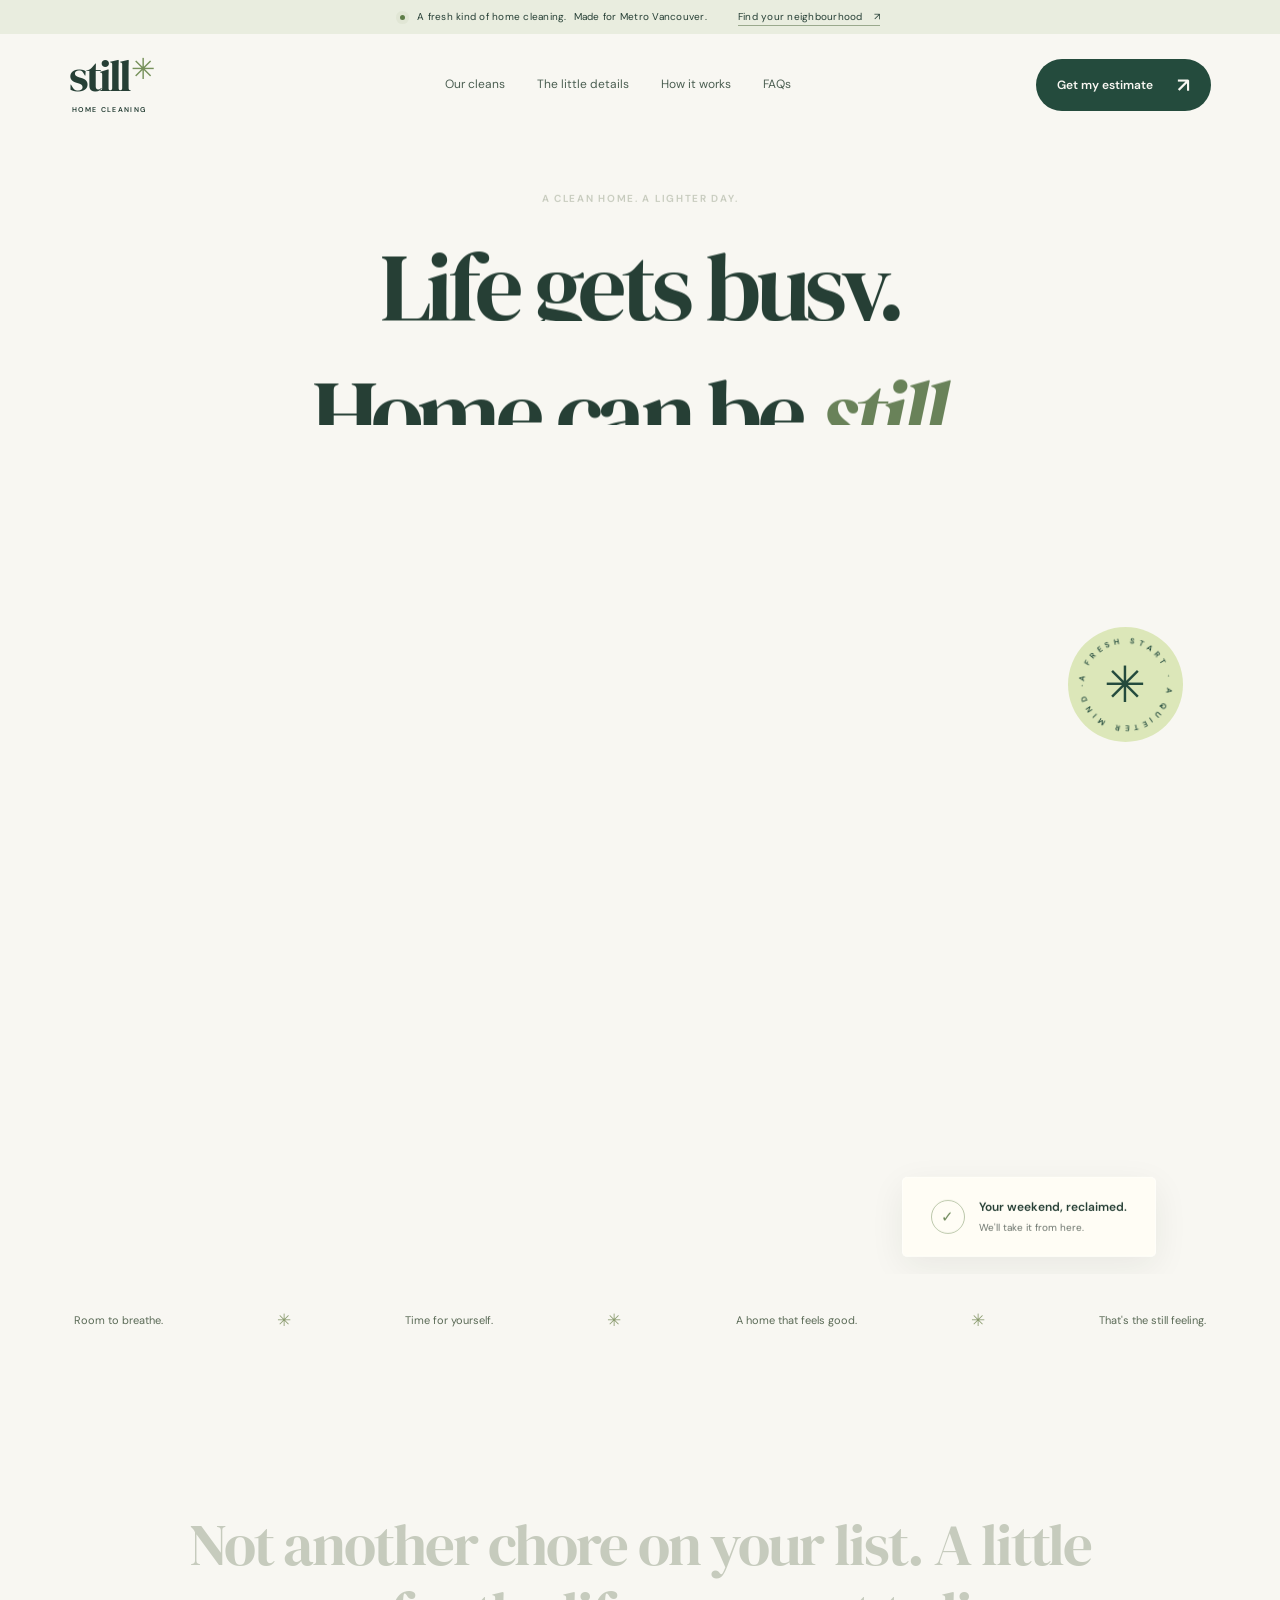
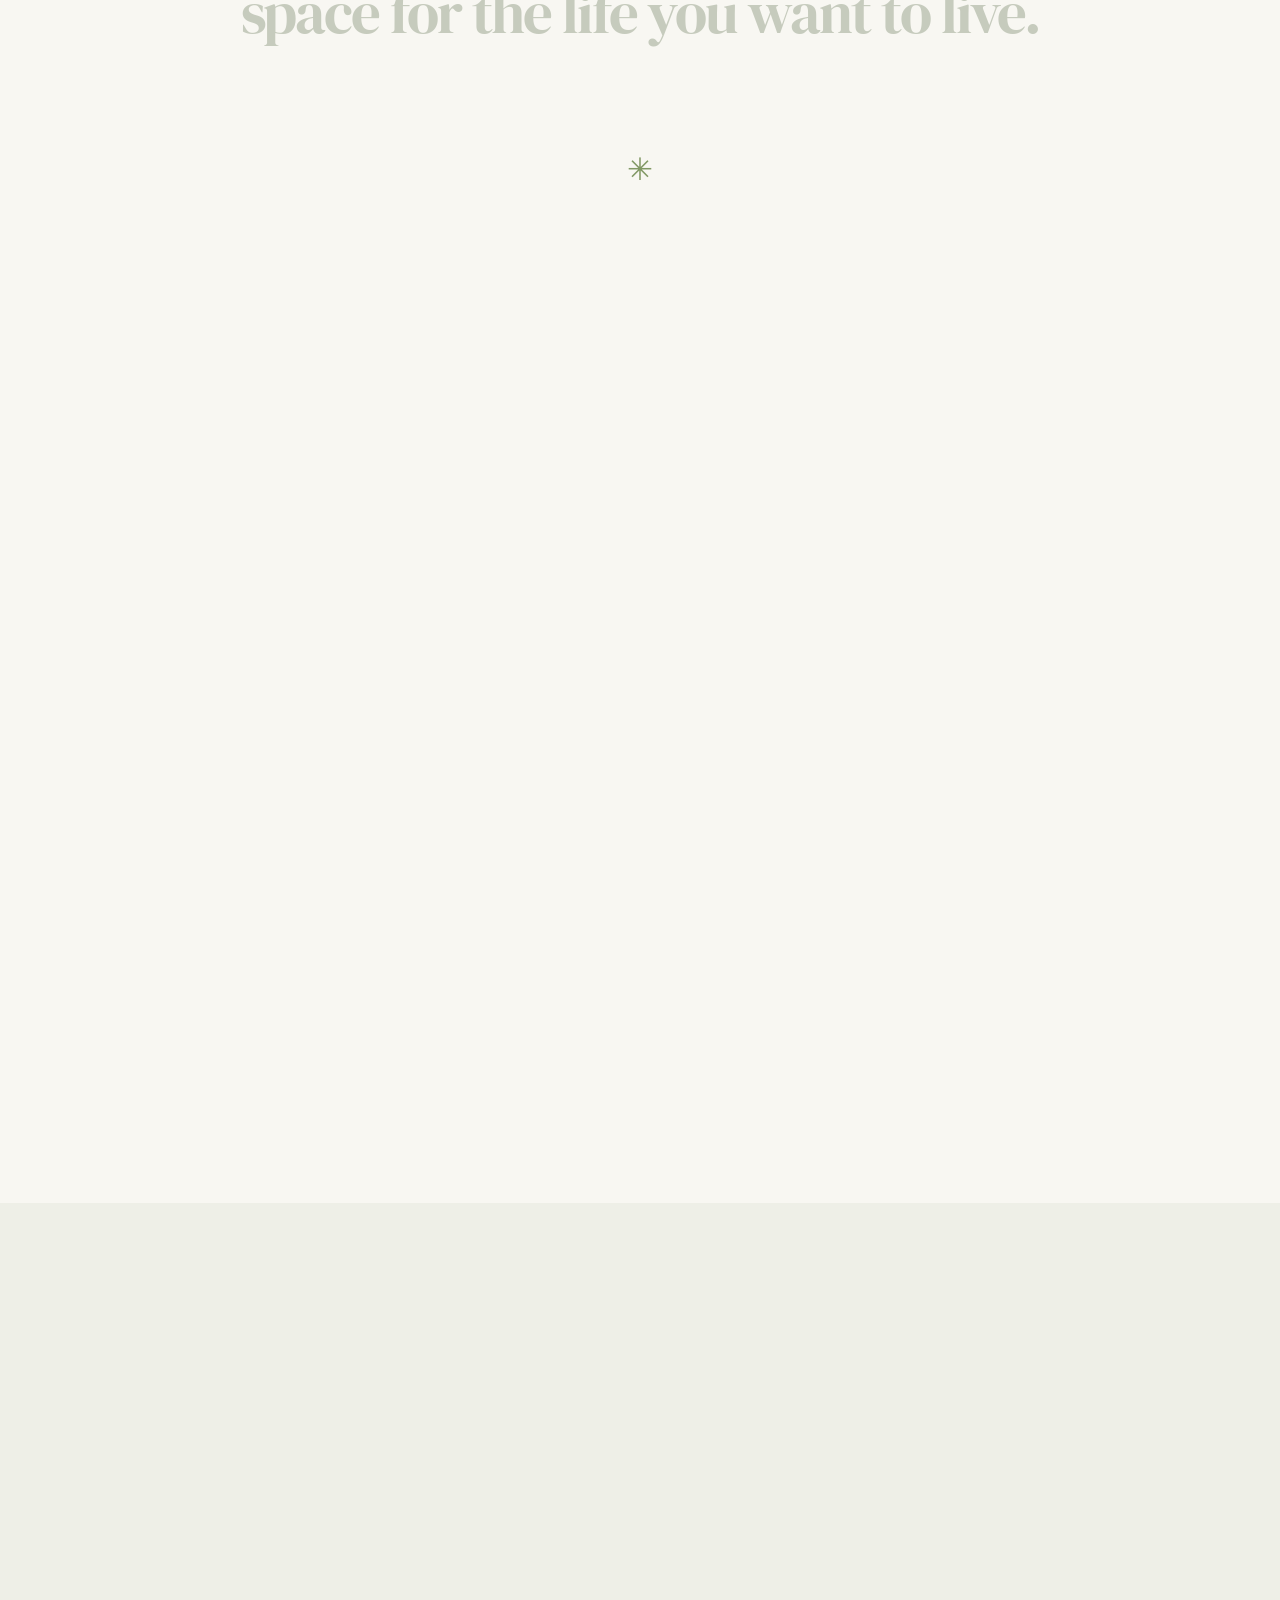
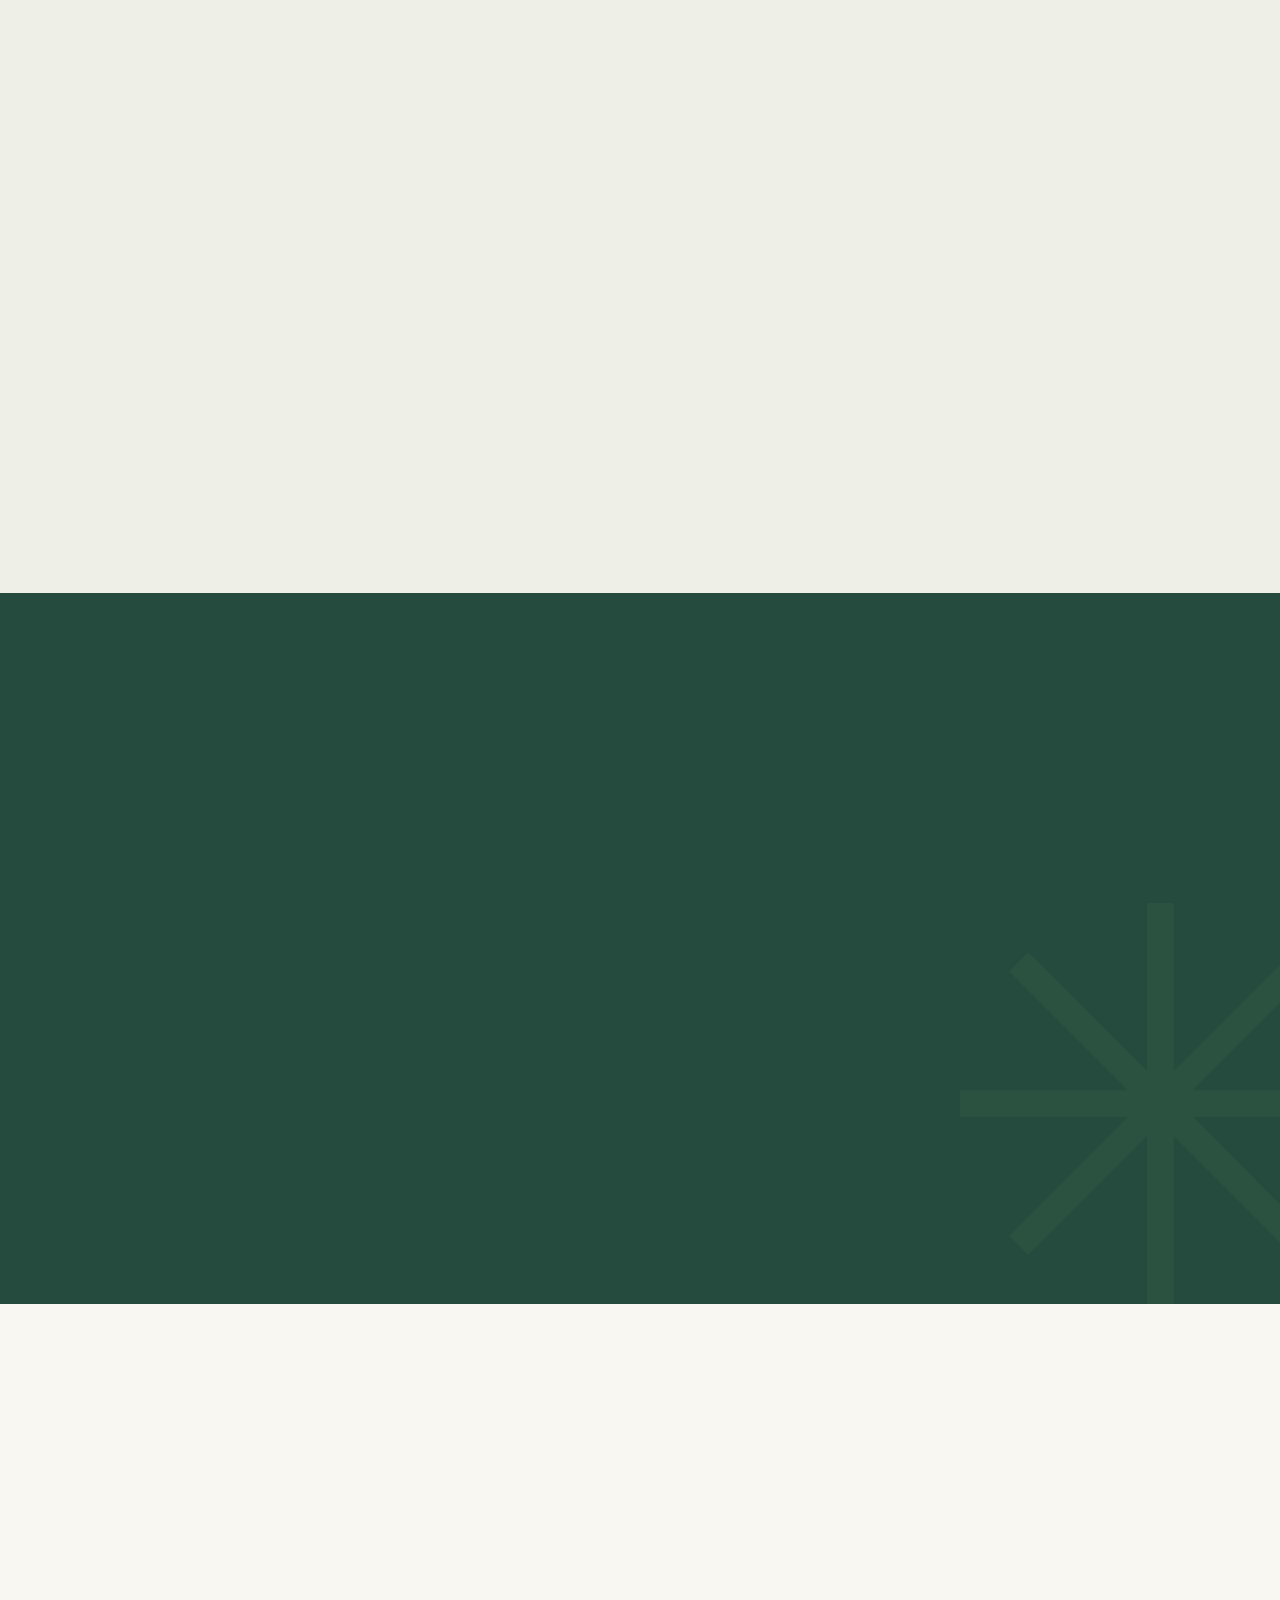
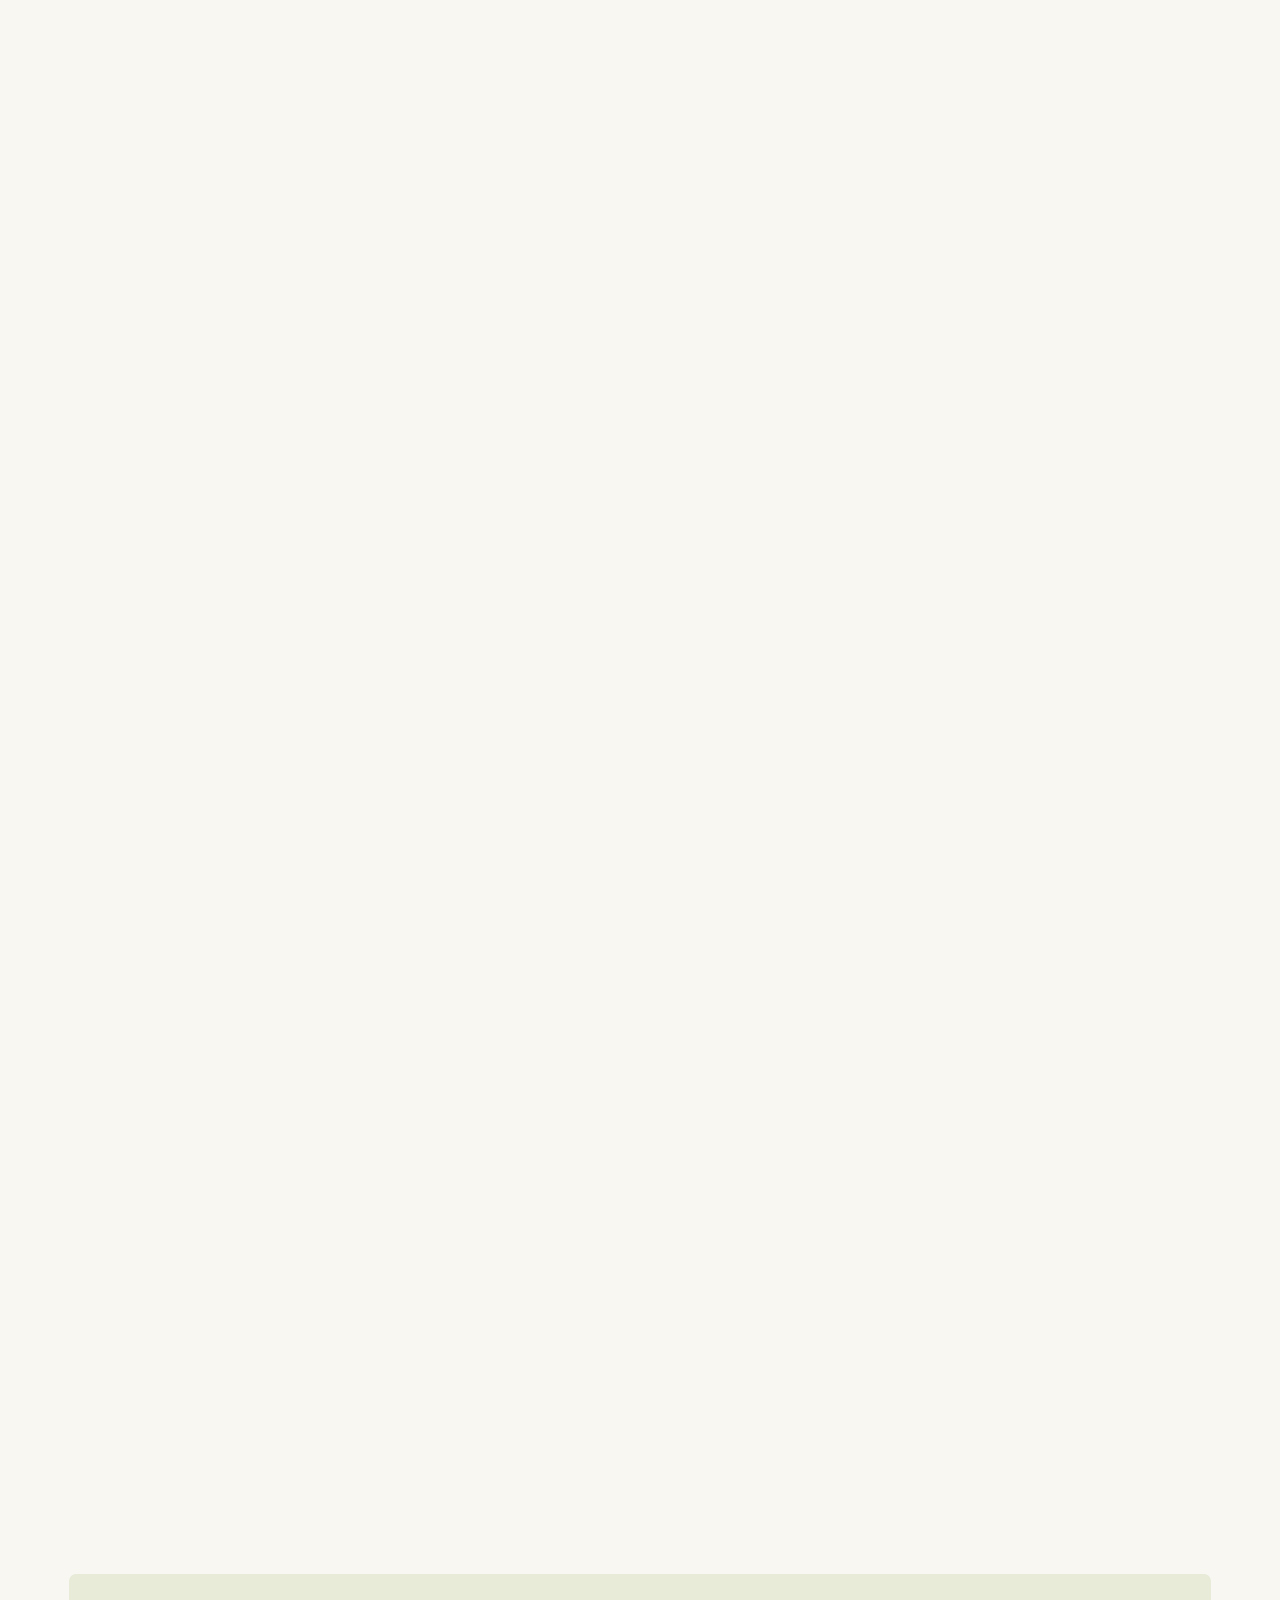
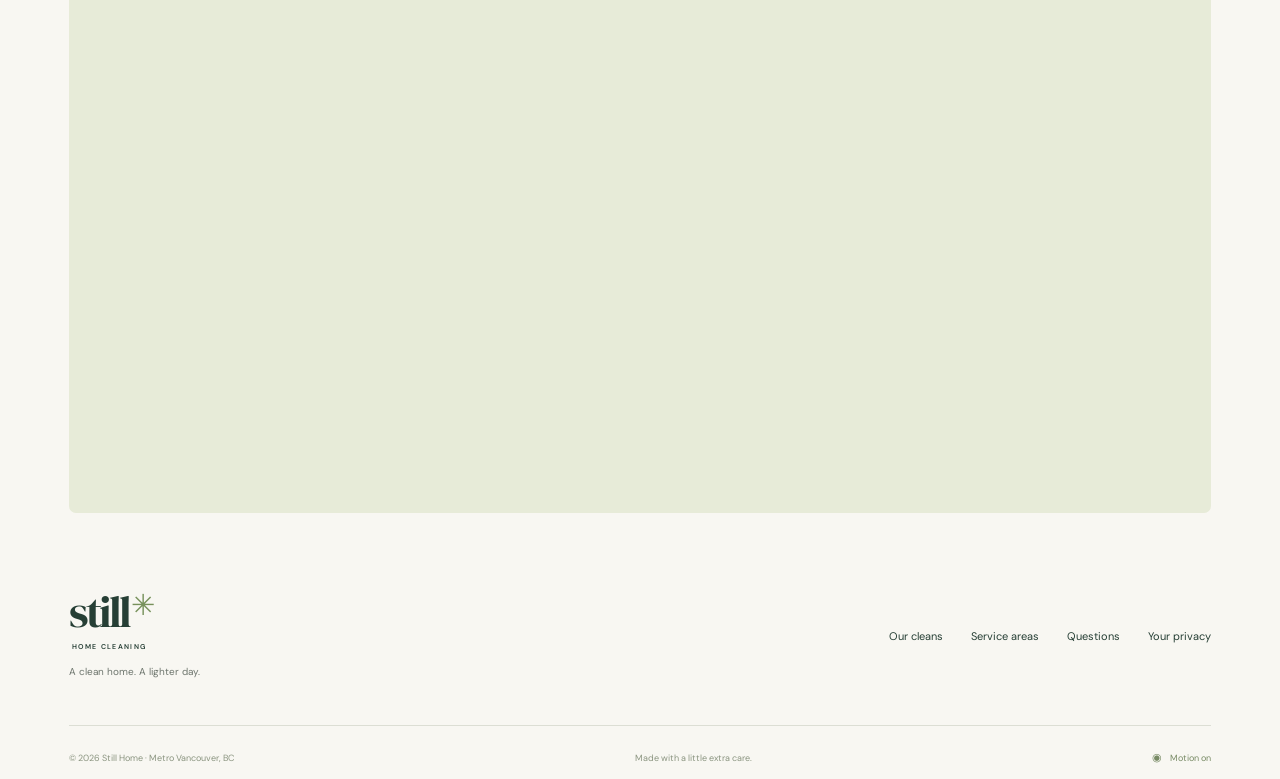
==== index.html @ 05379aea "Publish accessible Still Home preview" ====
<!doctype html>
<html lang="en">
<head><meta name="robots" content="noindex, nofollow">
  <meta charset="utf-8">
  <meta name="viewport" content="width=device-width, initial-scale=1">
  <meta http-equiv="refresh" content="0;url=stillhome/">
  <title>Still Home Cleaning</title>
</head>
<body>
  <p><a href="stillhome/">Visit Still Home Cleaning</a></p>
</body>
</html>
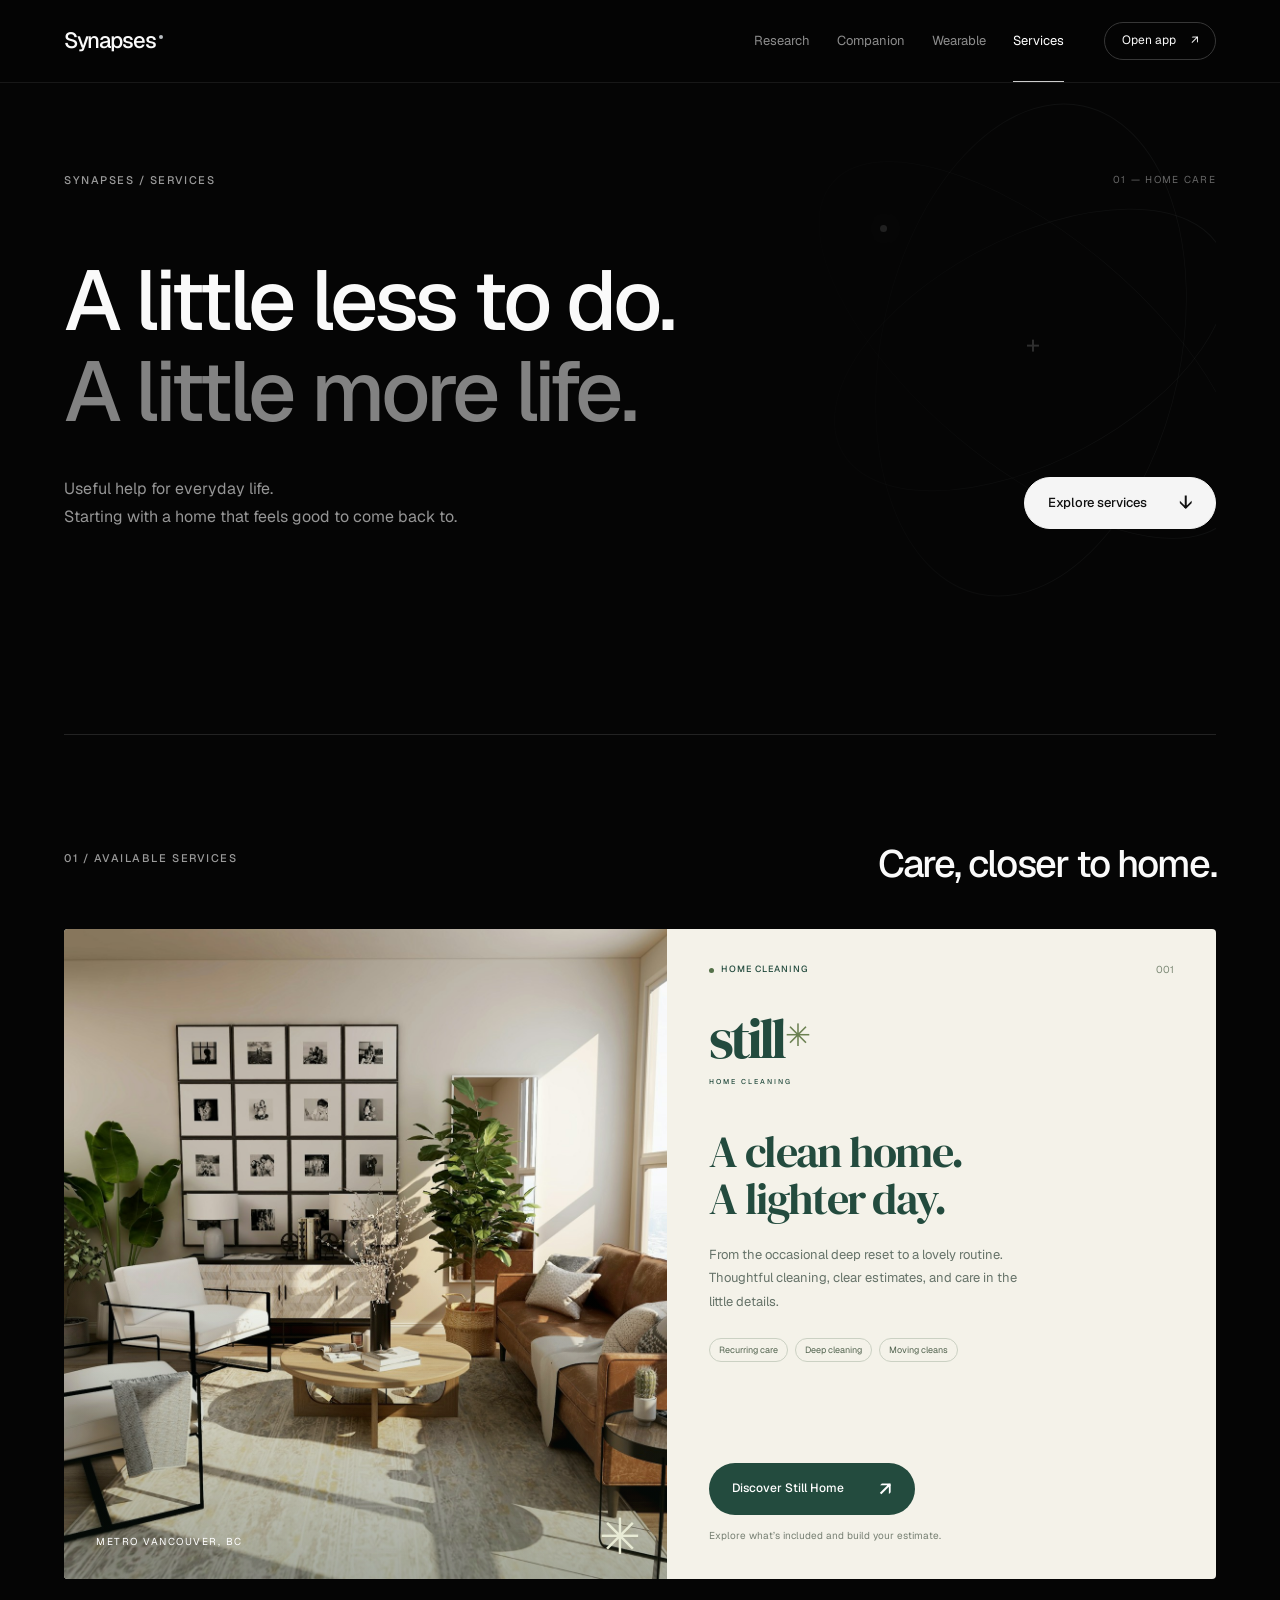
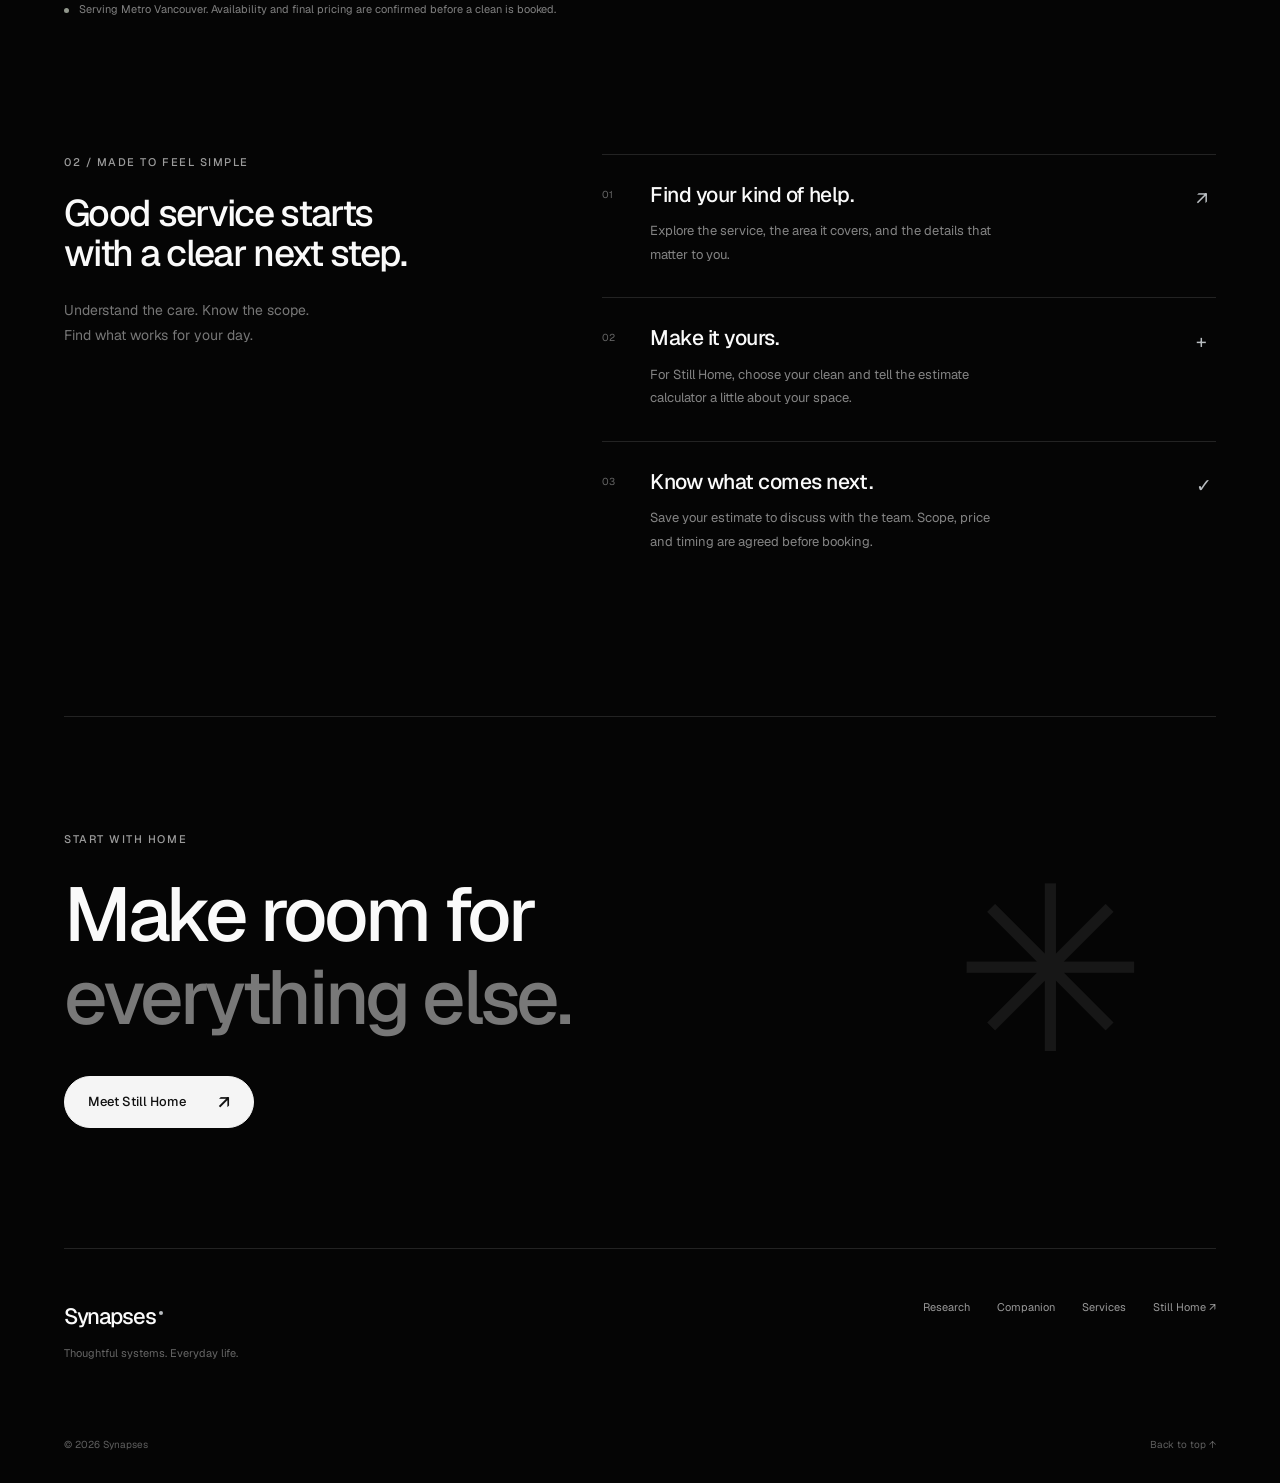
==== commit 161c7642: "Preview Synapses Services homepage and Still Home navigation" ====
--- a/index.html
+++ b/index.html
@@ -1,13 +1,56 @@
 <!doctype html>
-<html lang="en">
-<head><meta name="robots" content="noindex, nofollow">
+<html lang="en-CA">
+<head>
+  <meta name="robots" content="noindex, nofollow">
   <meta charset="utf-8">
   <meta name="viewport" content="width=device-width, initial-scale=1">
-  <meta http-equiv="refresh" content="0;url=stillhome/">
-  <title>Still Home Cleaning</title>
+  <meta name="theme-color" content="#050505">
+  <meta name="description" content="Explore Synapses Services. Discover Still Home, thoughtfully coordinated home cleaning for Metro Vancouver.">
+  <title>Services — Synapses</title>
+  <link rel="icon" href="services-mark.svg" type="image/svg+xml">
+  <link rel="stylesheet" href="services.css">
+  <script src="services.js" defer></script>
 </head>
 <body>
-  <p><a href="stillhome/">Visit Still Home Cleaning</a></p>
+  <a class="skip" href="#main">Skip to content</a>
+  <header class="header">
+    <div class="nav-inner">
+      <a class="wordmark" href="https://research.synapses.cloud/" aria-label="Synapses home">Synapses<span class="wordmark-dot" aria-hidden="true"></span></a>
+      <nav aria-label="Main navigation">
+        <a href="https://research.synapses.cloud/?view=research#research">Research</a>
+        <a href="https://research.synapses.cloud/?view=companion">Companion</a>
+        <a href="https://nexora.synapses.cloud/ava/pin/">Wearable</a>
+        <a href="./" aria-current="page">Services</a>
+      </nav>
+      <a class="app-link" href="https://synapses.cloud/">Open app <span aria-hidden="true">↗</span></a>
+    </div>
+  </header>
+  <main id="main">
+    <section class="hero shell" aria-labelledby="hero-title">
+      <div class="hero-top"><p class="eyebrow enter">SYNAPSES / SERVICES</p><span class="hero-index enter">01 — HOME CARE</span></div>
+      <div class="hero-art" aria-hidden="true"><div class="orbit orbit-one"></div><div class="orbit orbit-two"></div><div class="orbit orbit-three"></div><span class="orbital-point"></span><span class="orbit-center">+</span></div>
+      <h1 id="hero-title" class="enter">A little less to do.<br><span>A little more life.</span></h1>
+      <div class="hero-bottom enter"><p>Useful help for everyday life.<br>Starting with a home that feels good to come back to.</p><a class="pill" href="#services">Explore services <span aria-hidden="true">↓</span></a></div>
+      <div class="hero-line" aria-hidden="true"></div>
+    </section>
+    <section class="services shell" id="services" aria-labelledby="services-title">
+      <div class="section-heading reveal"><p class="eyebrow">01 / AVAILABLE SERVICES</p><h2 id="services-title">Care, closer to home.</h2></div>
+      <article class="service-feature reveal">
+        <div class="feature-image"><img src="stillhome/assets/living-room.jpg" width="1800" height="1350" alt="A calm, sunlit living room with green plants and warm natural materials" loading="lazy"><span class="image-label">METRO VANCOUVER, BC</span><span class="image-spark" aria-hidden="true">✳</span></div>
+        <div class="feature-copy"><div class="feature-top"><p class="category"><span></span> HOME CLEANING</p><span class="service-number">001</span></div><p class="still-logo" aria-label="Still Home">still<span aria-hidden="true">✳</span><small>HOME CLEANING</small></p><h3>A clean home.<br>A lighter day.</h3><p class="feature-description">From the occasional deep reset to a lovely routine. Thoughtful cleaning, clear estimates, and care in the little details.</p><ul class="service-tags" aria-label="Cleaning services"><li>Recurring care</li><li>Deep cleaning</li><li>Moving cleans</li></ul><a class="still-cta" href="stillhome/">Discover Still Home <span aria-hidden="true">↗</span></a><p class="feature-note">Explore what’s included and build your estimate.</p></div>
+      </article>
+      <div class="availability reveal"><span class="availability-dot"></span><p>Serving Metro Vancouver. Availability and final pricing are confirmed before a clean is booked.</p></div>
+    </section>
+    <section class="approach shell" aria-labelledby="approach-title">
+      <div class="approach-intro reveal"><p class="eyebrow">02 / MADE TO FEEL SIMPLE</p><h2 id="approach-title">Good service starts<br>with a clear next step.</h2><p>Understand the care. Know the scope.<br>Find what works for your day.</p></div>
+      <div class="steps">
+        <article class="step reveal"><span class="step-index">01</span><div><h3>Find your kind of help.</h3><p>Explore the service, the area it covers, and the details that matter to you.</p></div><span class="step-symbol" aria-hidden="true">↗</span></article>
+        <article class="step reveal"><span class="step-index">02</span><div><h3>Make it yours.</h3><p>For Still Home, choose your clean and tell the estimate calculator a little about your space.</p></div><span class="step-symbol" aria-hidden="true">+</span></article>
+        <article class="step reveal"><span class="step-index">03</span><div><h3>Know what comes next.</h3><p>Save your estimate to discuss with the team. Scope, price and timing are agreed before booking.</p></div><span class="step-symbol" aria-hidden="true">✓</span></article>
+      </div>
+    </section>
+    <section class="closing shell reveal" aria-labelledby="closing-title"><p class="eyebrow">START WITH HOME</p><h2 id="closing-title">Make room for<br><span>everything else.</span></h2><a class="pill" href="stillhome/">Meet Still Home <span aria-hidden="true">↗</span></a><span class="closing-cross" aria-hidden="true">✳</span></section>
+  </main>
+  <footer class="footer shell"><div><a class="wordmark" href="https://research.synapses.cloud/">Synapses<span class="wordmark-dot" aria-hidden="true"></span></a><p>Thoughtful systems. Everyday life.</p></div><nav aria-label="Footer navigation"><a href="https://research.synapses.cloud/">Research</a><a href="https://research.synapses.cloud/?view=companion">Companion</a><a href="./" aria-current="page">Services</a><a href="stillhome/">Still Home <span aria-hidden="true">↗</span></a></nav><div class="footer-bottom"><span>© <span id="year">2026</span> Synapses</span><a href="#main">Back to top ↑</a></div></footer>
 </body>
 </html>
-
--- a/services.css
+++ b/services.css
@@ -0,0 +1,9 @@
+@font-face{font-family:Geist;src:url('assets/geist-regular.ttf') format('truetype');font-weight:400;font-display:swap}
+@font-face{font-family:Geist;src:url('assets/geist-medium.ttf') format('truetype');font-weight:500 700;font-display:swap}
+@font-face{font-family:StillSerif;src:url('stillhome/assets/serif.ttf') format('truetype');font-weight:400;font-display:swap}
+:root{color-scheme:dark;--bg:#050505;--text:#fafafa;--muted:#8a8a8a;--line:rgba(255,255,255,.12);--ease:cubic-bezier(.22,1,.36,1)}
+*{box-sizing:border-box}html{scroll-behavior:smooth;scroll-padding-top:110px}body{margin:0;background:var(--bg);color:var(--text);font:400 16px/1.6 Geist,Arial,sans-serif;-webkit-font-smoothing:antialiased}::selection{background:#fafafa;color:#050505}a{color:inherit;text-decoration:none}button,a{-webkit-tap-highlight-color:transparent}a:focus-visible{outline:2px solid currentColor;outline-offset:7px}h1,h2,h3,p{margin:0}h1,h2,h3{font-weight:500;line-height:1.08;letter-spacing:-.045em}img{display:block;width:100%;height:100%;object-fit:cover}.shell{width:min(1152px,calc(100% - 64px));margin-inline:auto}.skip{position:fixed;left:20px;top:-70px;background:white;color:black;padding:12px 20px;z-index:99}.skip:focus{top:14px}.eyebrow{font-size:11px;letter-spacing:.14em;line-height:1.5;font-weight:500;color:#9b9b9b}.header{position:fixed;inset:0 0 auto;z-index:20;border-bottom:1px solid rgba(255,255,255,.08);background:rgba(5,5,5,.68);backdrop-filter:blur(20px) saturate(140%)}.nav-inner{min-height:82px;max-width:1216px;padding:0 32px;margin:auto;display:flex;align-items:center;gap:40px}.wordmark{display:inline-flex;align-items:center;gap:3px;font-size:22px;font-weight:500;letter-spacing:-1px}.wordmark-dot{width:4px;height:4px;display:block;background:#b9bdc1;border-radius:50%;align-self:flex-start;margin-top:12px}.nav-inner nav{display:flex;align-items:center;gap:27px;margin-left:auto;font-size:13px}.nav-inner nav a{color:#8d8d8d;transition:color .2s}.nav-inner nav a:hover,.nav-inner nav a[aria-current]{color:#fff}.nav-inner nav a[aria-current]{position:relative}.nav-inner nav a[aria-current]:after{content:'';position:absolute;left:0;right:0;height:1px;background:#ccc;bottom:-31px}.app-link{font-size:12px;border:1px solid #373737;border-radius:50px;padding:8px 17px;white-space:nowrap}.app-link span{margin-left:12px}.app-link:hover{background:#fff;color:#000}.hero{padding-top:172px;min-height:735px;position:relative;overflow:hidden}.hero-top{display:flex;align-items:center;justify-content:space-between;position:relative;z-index:1}.hero-index{font-size:10px;letter-spacing:.13em;color:#666}.hero h1{font-size:clamp(55px,6.6vw,86px);margin:66px 0 38px;position:relative;z-index:1;max-width:970px}.hero h1 span{color:#828282}.hero-bottom{display:flex;align-items:center;justify-content:space-between;gap:32px;position:relative;z-index:1;margin-bottom:90px}.hero-bottom p{font-size:16px;line-height:1.75;color:#959595}.pill{display:inline-flex;align-items:center;justify-content:space-between;gap:32px;white-space:nowrap;background:#f5f5f5;color:#111;border:1px solid #f5f5f5;padding:15px 23px;border-radius:100px;font-size:13px;font-weight:500;transition:background .2s,transform .3s var(--ease)}.pill span{font-size:19px;line-height:1}.pill:hover{background:#cfd1d1;transform:translateY(-3px)}.hero-line{position:absolute;left:0;bottom:0;width:100%;height:1px;background:var(--line);transform-origin:left;animation:line-in 1.3s var(--ease) both}.hero-art{position:absolute;right:-75px;top:90px;width:520px;height:520px;opacity:.35;pointer-events:none;mask-image:linear-gradient(90deg,transparent,#000 55%)}.orbit{position:absolute;inset:45px;border:1px solid rgba(220,230,235,.15);border-radius:50%;transform:rotate(-28deg) scaleY(.52)}.orbit-two{inset:0;transform:rotate(40deg) scaleY(.44)}.orbit-three{inset:10px;transform:rotate(102deg) scaleY(.6)}.orbit-center{position:absolute;left:49%;top:45%;color:#888;font-size:25px;font-weight:400}.orbital-point{position:absolute;width:7px;height:7px;border-radius:50%;top:26%;left:21%;background:#ccc;box-shadow:0 0 25px 7px #bbb3;animation:breathe 5s ease-in-out infinite}.services{padding-top:108px}.section-heading{display:flex;justify-content:space-between;gap:32px;align-items:flex-start;margin-bottom:45px}.section-heading h2{font-size:38px;max-width:480px}.section-heading .eyebrow{padding-top:7px}.service-feature{display:grid;grid-template-columns:1.1fr 1fr;background:#f4f2e9;border-radius:4px;overflow:hidden;color:#234b3e}.feature-image{min-height:650px;overflow:hidden;position:relative;background:#adab96}.feature-image img{position:absolute;inset:0;object-position:48% 50%;transition:transform 1s var(--ease)}.service-feature:hover .feature-image img{transform:scale(1.035)}.feature-image:after{content:'';position:absolute;inset:50% 0 0;background:linear-gradient(transparent,rgba(12,30,20,.35))}.image-label{position:absolute;bottom:29px;left:32px;z-index:1;font-size:10px;letter-spacing:.15em;color:#fff}.image-spark{position:absolute;right:26px;bottom:17px;z-index:1;font-size:50px;line-height:1;color:#e8ebd5}.feature-copy{padding:33px 42px 35px;display:flex;align-items:flex-start;flex-direction:column}.feature-top{display:flex;justify-content:space-between;align-items:center;width:100%;margin-bottom:38px}.category{font:500 9px/1.5 Geist,Arial,sans-serif;letter-spacing:.12em;display:flex;gap:7px;align-items:center}.category>span{width:5px;height:5px;border-radius:50%;background:#547149}.service-number{font-size:10px;color:#7d8a77}.still-logo{font:400 57px/.8 StillSerif,Georgia,serif;letter-spacing:-4px;margin-bottom:42px;position:relative}.still-logo>span{font-size:31px;position:relative;top:-12px;color:#6b8051;margin-left:2px}.still-logo small{font:500 7px/1.3 Geist,Arial,sans-serif;display:block;letter-spacing:2px;margin-top:15px}.feature-copy h3{font-family:StillSerif,Georgia,serif;font-size:44px;letter-spacing:-1.7px;line-height:1.08;font-weight:400;margin-bottom:20px}.feature-description{font-size:13px;line-height:1.8;color:#667369;max-width:330px}.service-tags{padding:0;margin:25px 0 32px;display:flex;gap:7px;flex-wrap:wrap;list-style:none}.service-tags li{font-size:9px;border:1px solid #cbd1c3;padding:4px 9px;border-radius:50px;color:#536450}.still-cta{display:flex;align-items:center;justify-content:space-between;gap:35px;font-size:12px;font-weight:500;border-radius:50px;background:#234b3e;color:#fff;padding:16px 23px;margin-top:auto;transition:background .2s,transform .3s var(--ease)}.still-cta span{font-size:20px;line-height:1}.still-cta:hover{background:#355f48;transform:translateY(-2px)}.feature-note{font-size:10px;color:#778073;margin-top:13px}.availability{display:flex;align-items:baseline;gap:10px;margin:22px 0 0;font-size:11px;color:#818181}.availability-dot{height:5px;width:5px;border-radius:50%;background:#91978c;flex-shrink:0}.approach{padding-top:135px;padding-bottom:132px;display:grid;grid-template-columns:.85fr 1.15fr;gap:85px;border-bottom:1px solid var(--line)}.approach-intro h2{font-size:37px;margin:24px 0}.approach-intro>p:last-child{font-size:14px;color:#777;line-height:1.8}.step{display:grid;grid-template-columns:32px 1fr 20px;gap:16px;border-top:1px solid var(--line);padding:29px 0 31px}.step-index{font-size:10px;color:#666;padding-top:3px}.step h3{font-size:21px;letter-spacing:-.025em;margin-bottom:13px}.step p{font-size:13px;line-height:1.8;color:#848484;max-width:360px}.step-symbol{font-size:19px;color:#b9bdc1}.closing{padding:114px 0 120px;position:relative;overflow:hidden}.closing h2{font-size:clamp(52px,6vw,76px);margin:26px 0 38px}.closing h2 span{color:#787878}.closing-cross{position:absolute;right:6%;top:26%;font-size:230px;font-weight:400;line-height:1;color:#171717;animation:slow-turn 60s linear infinite;z-index:-1}.footer{padding-top:50px;padding-bottom:30px;border-top:1px solid var(--line);display:grid;grid-template-columns:1fr 1fr;gap:40px}.footer>div>p{font-size:11px;color:#666;margin-top:10px}.footer nav{display:flex;align-items:flex-start;justify-content:flex-end;gap:27px;font-size:11px;color:#999;flex-wrap:wrap}.footer nav a:hover{color:#fff}.footer-bottom{grid-column:1/-1;display:flex;justify-content:space-between;margin-top:35px;font-size:10px;color:#5f5f5f}.footer-bottom a:hover{color:white}.enter{animation:appear 1.1s var(--ease) both}.hero-top .enter{animation-delay:80ms}.hero h1{animation-delay:160ms}.hero-bottom{animation-delay:260ms}.motion .reveal{opacity:0;transform:translateY(28px);filter:blur(6px);transition:opacity .85s var(--ease),transform .85s var(--ease),filter .85s var(--ease)}.motion .reveal.visible{opacity:1;transform:none;filter:none}.step:nth-child(2){transition-delay:70ms}.step:nth-child(3){transition-delay:140ms}@keyframes appear{from{opacity:0;transform:translateY(22px);filter:blur(5px)}to{opacity:1;transform:none;filter:none}}@keyframes line-in{from{transform:scaleX(0)}to{transform:scaleX(1)}}@keyframes breathe{50%{opacity:.5;box-shadow:0 0 35px 12px #bbb2}}@keyframes slow-turn{to{transform:rotate(360deg)}}
+@media(min-width:1500px){.hero{min-height:790px;padding-top:195px}.hero h1{margin-top:78px}}
+@media(max-width:900px){.nav-inner{gap:24px}.nav-inner nav{gap:20px}.hero{padding-top:155px;min-height:670px}.feature-copy{padding:29px}.feature-image{min-height:620px}.feature-copy h3{font-size:39px}.service-tags{gap:5px}.service-tags li{font-size:8px;padding:4px 7px}.approach{gap:45px}.approach-intro h2{font-size:31px}.section-heading h2{font-size:32px}.footer nav{gap:20px}}
+@media(max-width:640px){html{scroll-padding-top:135px}.shell{width:calc(100% - 40px)}.nav-inner{padding:15px 20px 0;display:grid;grid-template-columns:1fr auto;gap:11px 20px;min-height:106px}.wordmark{font-size:21px}.app-link{font-size:10px;padding:5px 13px}.nav-inner nav{grid-column:1/-1;grid-row:2;justify-content:space-between;width:100%;gap:22px;font-size:11px;min-height:37px;overflow-x:auto}.nav-inner nav a{white-space:nowrap}.nav-inner nav a[aria-current]:after{bottom:-12px}.hero{padding-top:160px;min-height:670px}.hero-index{font-size:8px}.eyebrow{font-size:9px}.hero h1{font-size:clamp(42px,9.4vw,59px);margin:64px 0 30px;line-height:1.12;letter-spacing:-.05em}.hero-bottom{align-items:flex-start;flex-direction:column;gap:27px;margin-bottom:72px}.hero-bottom p{font-size:13px}.pill{font-size:12px;padding:13px 20px}.hero-art{right:-260px;top:85px;opacity:.25}.services{padding-top:65px}.section-heading{display:block;margin-bottom:29px}.section-heading h2{font-size:31px;margin-top:19px}.service-feature{grid-template-columns:1fr}.feature-image{height:330px;min-height:0}.feature-image img{object-position:center 57%}.image-label{left:25px;bottom:22px;font-size:9px}.image-spark{font-size:42px;right:23px;bottom:16px}.feature-copy{padding:28px 28px 32px}.feature-top{margin-bottom:32px}.still-logo{margin-bottom:33px}.feature-copy h3{font-size:43px}.feature-description{font-size:13px;max-width:100%}.service-tags li{font-size:9px;padding:4px 9px}.still-cta{font-size:12px}.availability{font-size:10px;line-height:1.8;margin-top:18px;gap:9px}.approach{padding-top:82px;padding-bottom:76px;grid-template-columns:1fr;gap:40px}.approach-intro h2{font-size:33px;margin:20px 0}.approach-intro>p:last-child{font-size:13px}.step{padding:25px 0;gap:11px}.step h3{font-size:21px}.step p{font-size:12px}.closing{padding:78px 0 86px}.closing h2{font-size:49px}.closing-cross{font-size:160px;right:-60px;top:31%}.footer{padding-top:35px;gap:31px;grid-template-columns:1fr}.footer nav{justify-content:flex-start;gap:24px;font-size:11px}.footer-bottom{margin-top:10px;font-size:9px}}
+@media(prefers-reduced-motion:reduce){html{scroll-behavior:auto}*,*:before,*:after{animation:none!important;transition:none!important}.motion .reveal{opacity:1;transform:none;filter:none}.hero-line{transform:none}}
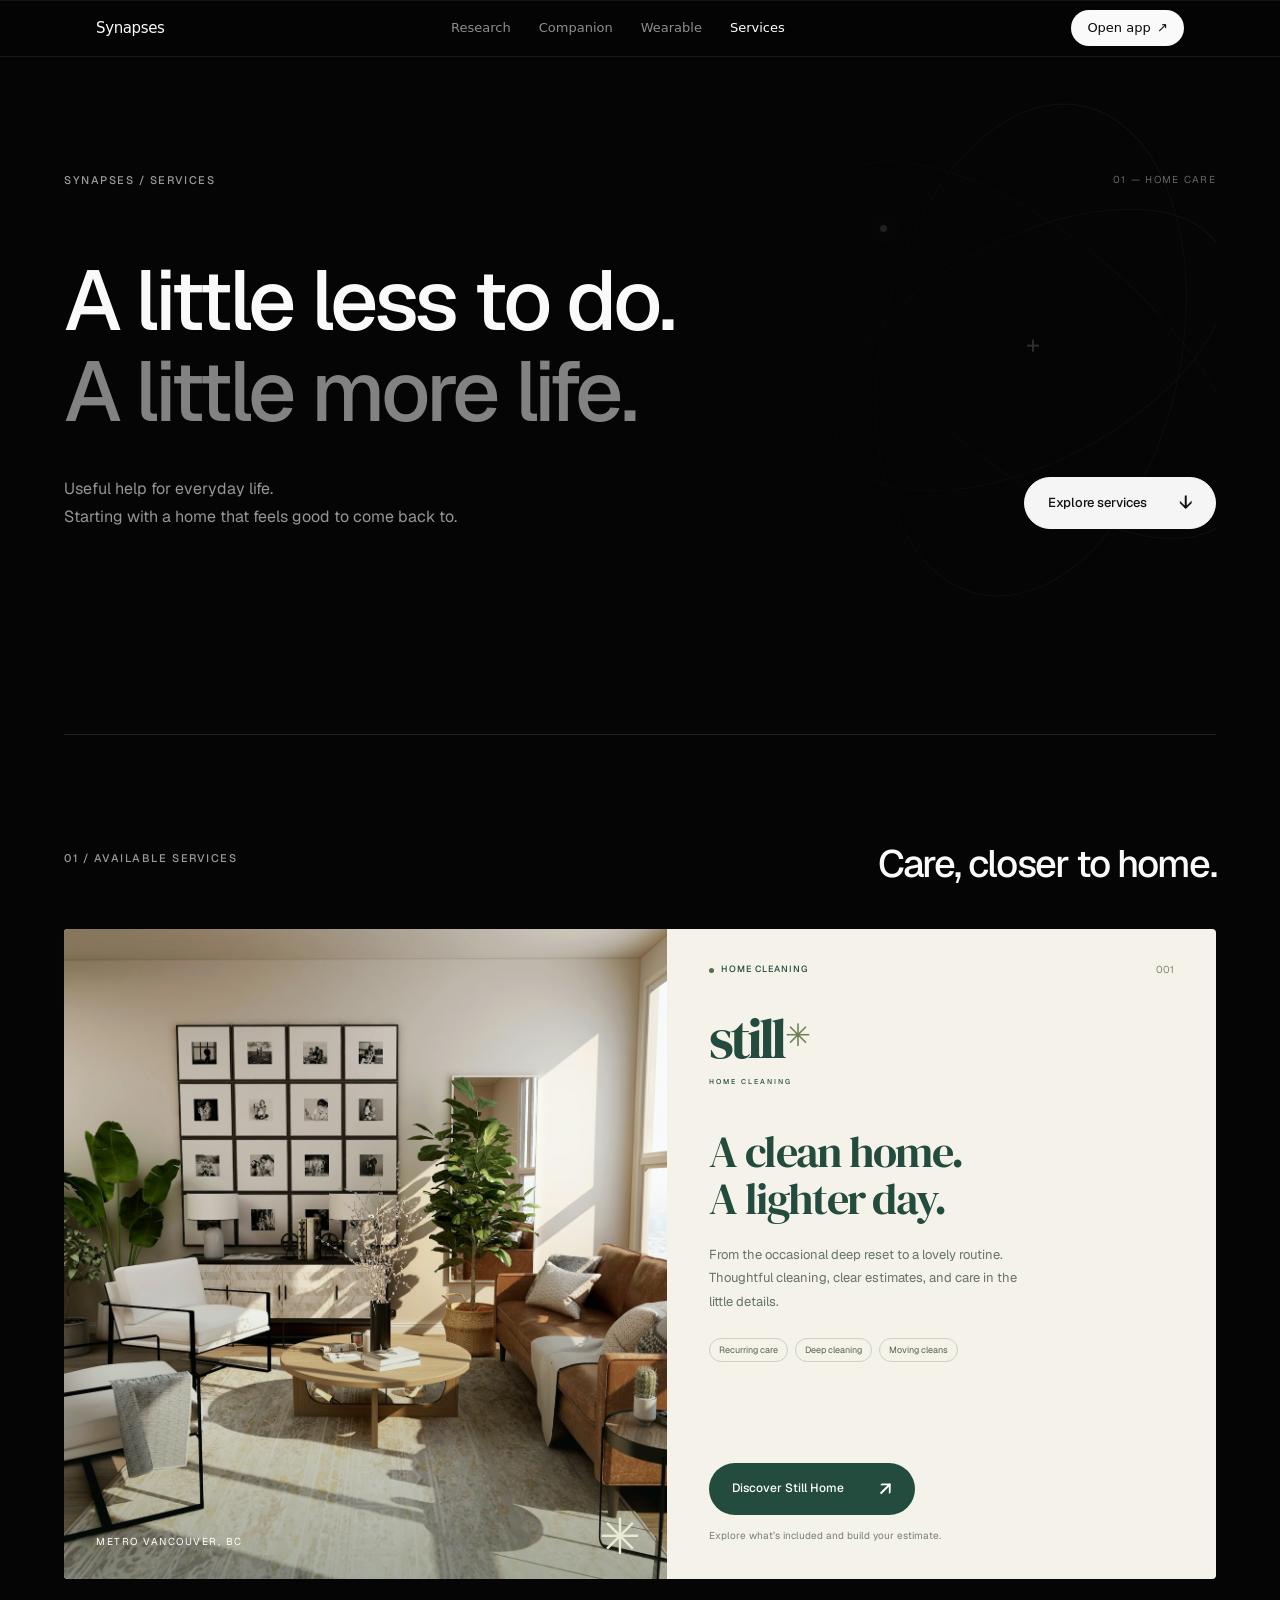
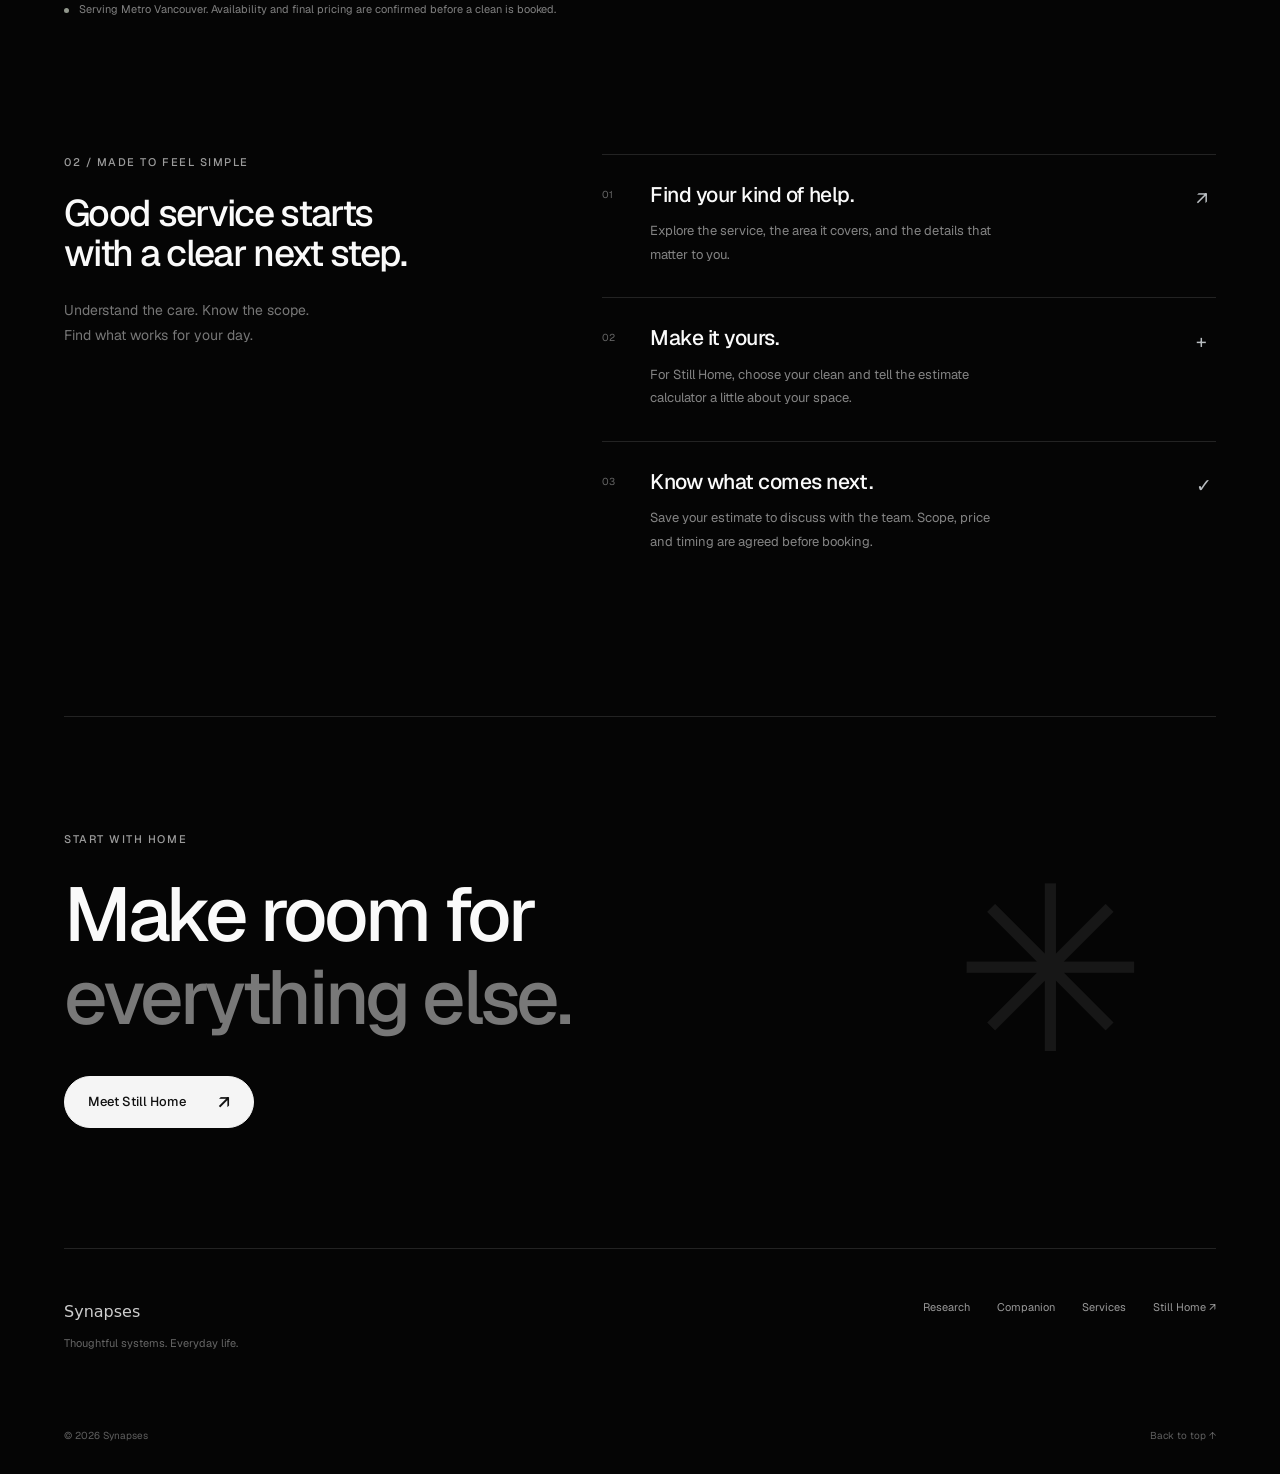
==== commit 04c1f537: "Preview shared Synapses navigation and Halloween cleaning offer" ====
--- a/index.html
+++ b/index.html
@@ -8,14 +8,14 @@
   <meta name="description" content="Explore Synapses Services. Discover Still Home, thoughtfully coordinated home cleaning for Metro Vancouver.">
   <title>Services — Synapses</title>
   <link rel="icon" href="services-mark.svg" type="image/svg+xml">
-  <link rel="stylesheet" href="services.css">
+  <link rel="stylesheet" href="services.css?v=20261020-brand">
   <script src="services.js" defer></script>
 </head>
 <body>
   <a class="skip" href="#main">Skip to content</a>
   <header class="header">
     <div class="nav-inner">
-      <a class="wordmark" href="https://research.synapses.cloud/" aria-label="Synapses home">Synapses<span class="wordmark-dot" aria-hidden="true"></span></a>
+      <a class="wordmark" href="https://research.synapses.cloud/" aria-label="Synapses home">Synapses</a>
       <nav aria-label="Main navigation">
         <a href="https://research.synapses.cloud/?view=research#research">Research</a>
         <a href="https://research.synapses.cloud/?view=companion">Companion</a>
@@ -51,6 +51,6 @@
     </section>
     <section class="closing shell reveal" aria-labelledby="closing-title"><p class="eyebrow">START WITH HOME</p><h2 id="closing-title">Make room for<br><span>everything else.</span></h2><a class="pill" href="stillhome/">Meet Still Home <span aria-hidden="true">↗</span></a><span class="closing-cross" aria-hidden="true">✳</span></section>
   </main>
-  <footer class="footer shell"><div><a class="wordmark" href="https://research.synapses.cloud/">Synapses<span class="wordmark-dot" aria-hidden="true"></span></a><p>Thoughtful systems. Everyday life.</p></div><nav aria-label="Footer navigation"><a href="https://research.synapses.cloud/">Research</a><a href="https://research.synapses.cloud/?view=companion">Companion</a><a href="./" aria-current="page">Services</a><a href="stillhome/">Still Home <span aria-hidden="true">↗</span></a></nav><div class="footer-bottom"><span>© <span id="year">2026</span> Synapses</span><a href="#main">Back to top ↑</a></div></footer>
+  <footer class="footer shell"><div><a class="wordmark" href="https://research.synapses.cloud/">Synapses</a><p>Thoughtful systems. Everyday life.</p></div><nav aria-label="Footer navigation"><a href="https://research.synapses.cloud/">Research</a><a href="https://research.synapses.cloud/?view=companion">Companion</a><a href="./" aria-current="page">Services</a><a href="stillhome/">Still Home <span aria-hidden="true">↗</span></a></nav><div class="footer-bottom"><span>© <span id="year">2026</span> Synapses</span><a href="#main">Back to top ↑</a></div></footer>
 </body>
 </html>
--- a/services.css
+++ b/services.css
@@ -7,3 +7,13 @@
 @media(max-width:900px){.nav-inner{gap:24px}.nav-inner nav{gap:20px}.hero{padding-top:155px;min-height:670px}.feature-copy{padding:29px}.feature-image{min-height:620px}.feature-copy h3{font-size:39px}.service-tags{gap:5px}.service-tags li{font-size:8px;padding:4px 7px}.approach{gap:45px}.approach-intro h2{font-size:31px}.section-heading h2{font-size:32px}.footer nav{gap:20px}}
 @media(max-width:640px){html{scroll-padding-top:135px}.shell{width:calc(100% - 40px)}.nav-inner{padding:15px 20px 0;display:grid;grid-template-columns:1fr auto;gap:11px 20px;min-height:106px}.wordmark{font-size:21px}.app-link{font-size:10px;padding:5px 13px}.nav-inner nav{grid-column:1/-1;grid-row:2;justify-content:space-between;width:100%;gap:22px;font-size:11px;min-height:37px;overflow-x:auto}.nav-inner nav a{white-space:nowrap}.nav-inner nav a[aria-current]:after{bottom:-12px}.hero{padding-top:160px;min-height:670px}.hero-index{font-size:8px}.eyebrow{font-size:9px}.hero h1{font-size:clamp(42px,9.4vw,59px);margin:64px 0 30px;line-height:1.12;letter-spacing:-.05em}.hero-bottom{align-items:flex-start;flex-direction:column;gap:27px;margin-bottom:72px}.hero-bottom p{font-size:13px}.pill{font-size:12px;padding:13px 20px}.hero-art{right:-260px;top:85px;opacity:.25}.services{padding-top:65px}.section-heading{display:block;margin-bottom:29px}.section-heading h2{font-size:31px;margin-top:19px}.service-feature{grid-template-columns:1fr}.feature-image{height:330px;min-height:0}.feature-image img{object-position:center 57%}.image-label{left:25px;bottom:22px;font-size:9px}.image-spark{font-size:42px;right:23px;bottom:16px}.feature-copy{padding:28px 28px 32px}.feature-top{margin-bottom:32px}.still-logo{margin-bottom:33px}.feature-copy h3{font-size:43px}.feature-description{font-size:13px;max-width:100%}.service-tags li{font-size:9px;padding:4px 9px}.still-cta{font-size:12px}.availability{font-size:10px;line-height:1.8;margin-top:18px;gap:9px}.approach{padding-top:82px;padding-bottom:76px;grid-template-columns:1fr;gap:40px}.approach-intro h2{font-size:33px;margin:20px 0}.approach-intro>p:last-child{font-size:13px}.step{padding:25px 0;gap:11px}.step h3{font-size:21px}.step p{font-size:12px}.closing{padding:78px 0 86px}.closing h2{font-size:49px}.closing-cross{font-size:160px;right:-60px;top:31%}.footer{padding-top:35px;gap:31px;grid-template-columns:1fr}.footer nav{justify-content:flex-start;gap:24px;font-size:11px}.footer-bottom{margin-top:10px;font-size:9px}}
 @media(prefers-reduced-motion:reduce){html{scroll-behavior:auto}*,*:before,*:after{animation:none!important;transition:none!important}.motion .reveal{opacity:1;transform:none;filter:none}.hero-line{transform:none}}
+@media(max-width:640px){.nav-inner nav{overflow-y:hidden;scrollbar-width:none}.nav-inner nav::-webkit-scrollbar{display:none}.nav-inner nav a[aria-current]:after{bottom:-8px}}
+.header .wordmark,.footer .wordmark{font-family:ui-sans-serif,system-ui,sans-serif;font-size:15px;font-weight:500;line-height:1.5;letter-spacing:-.025em;gap:0}
+.footer .wordmark{font-size:16px;letter-spacing:0;color:rgba(255,255,255,.8)}
+.header{font-family:ui-sans-serif,system-ui,sans-serif;background:rgba(5,5,5,.42);box-shadow:inset 0 1px 0 rgba(255,255,255,.06)}
+.nav-inner{display:grid;grid-template-columns:auto 1fr auto;max-width:1152px;min-height:56px;gap:32px}
+.nav-inner nav{justify-content:center;margin-left:0;gap:28px;font-size:13px;font-weight:500;line-height:1.5}
+.nav-inner nav a{color:rgba(255,255,255,.55)}.nav-inner nav a[aria-current]:after{content:none}
+.header .app-link{display:inline-flex;align-items:center;gap:.4rem;font-size:13px;line-height:1.5;padding:8px 16px;background:#fafafa;color:#0a0a0a;border:0}
+.header .app-link>span{margin-left:0}.header .app-link:hover{background:#e8e8e8}
+@media(max-width:800px){.nav-inner{grid-template-columns:1fr auto;gap:0 12px;padding-top:10px;min-height:56px}.nav-inner nav{grid-column:1/-1;grid-row:2;justify-content:flex-start;gap:24px;padding:14px 0;min-height:0;overflow-x:auto;overflow-y:hidden;scrollbar-width:none}.header .app-link{grid-column:2;grid-row:1}.header .wordmark{font-size:15px}}
